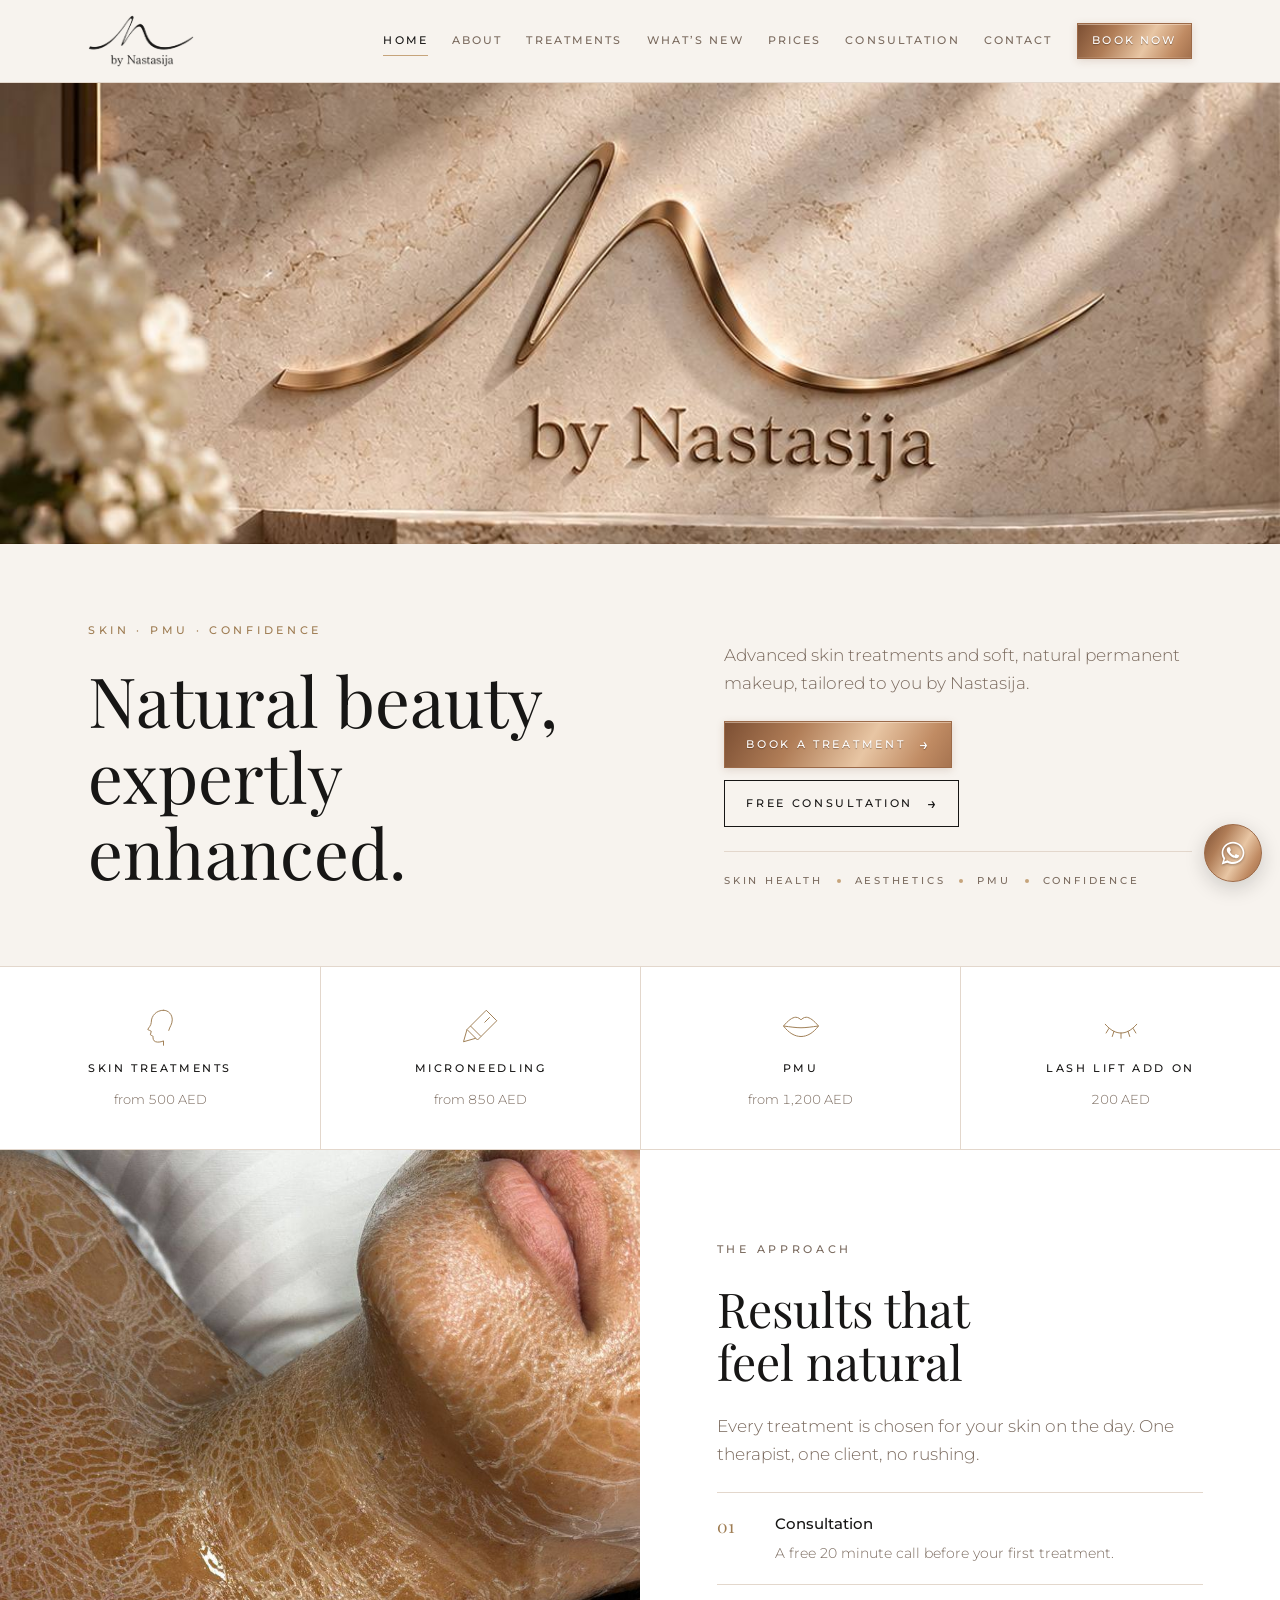
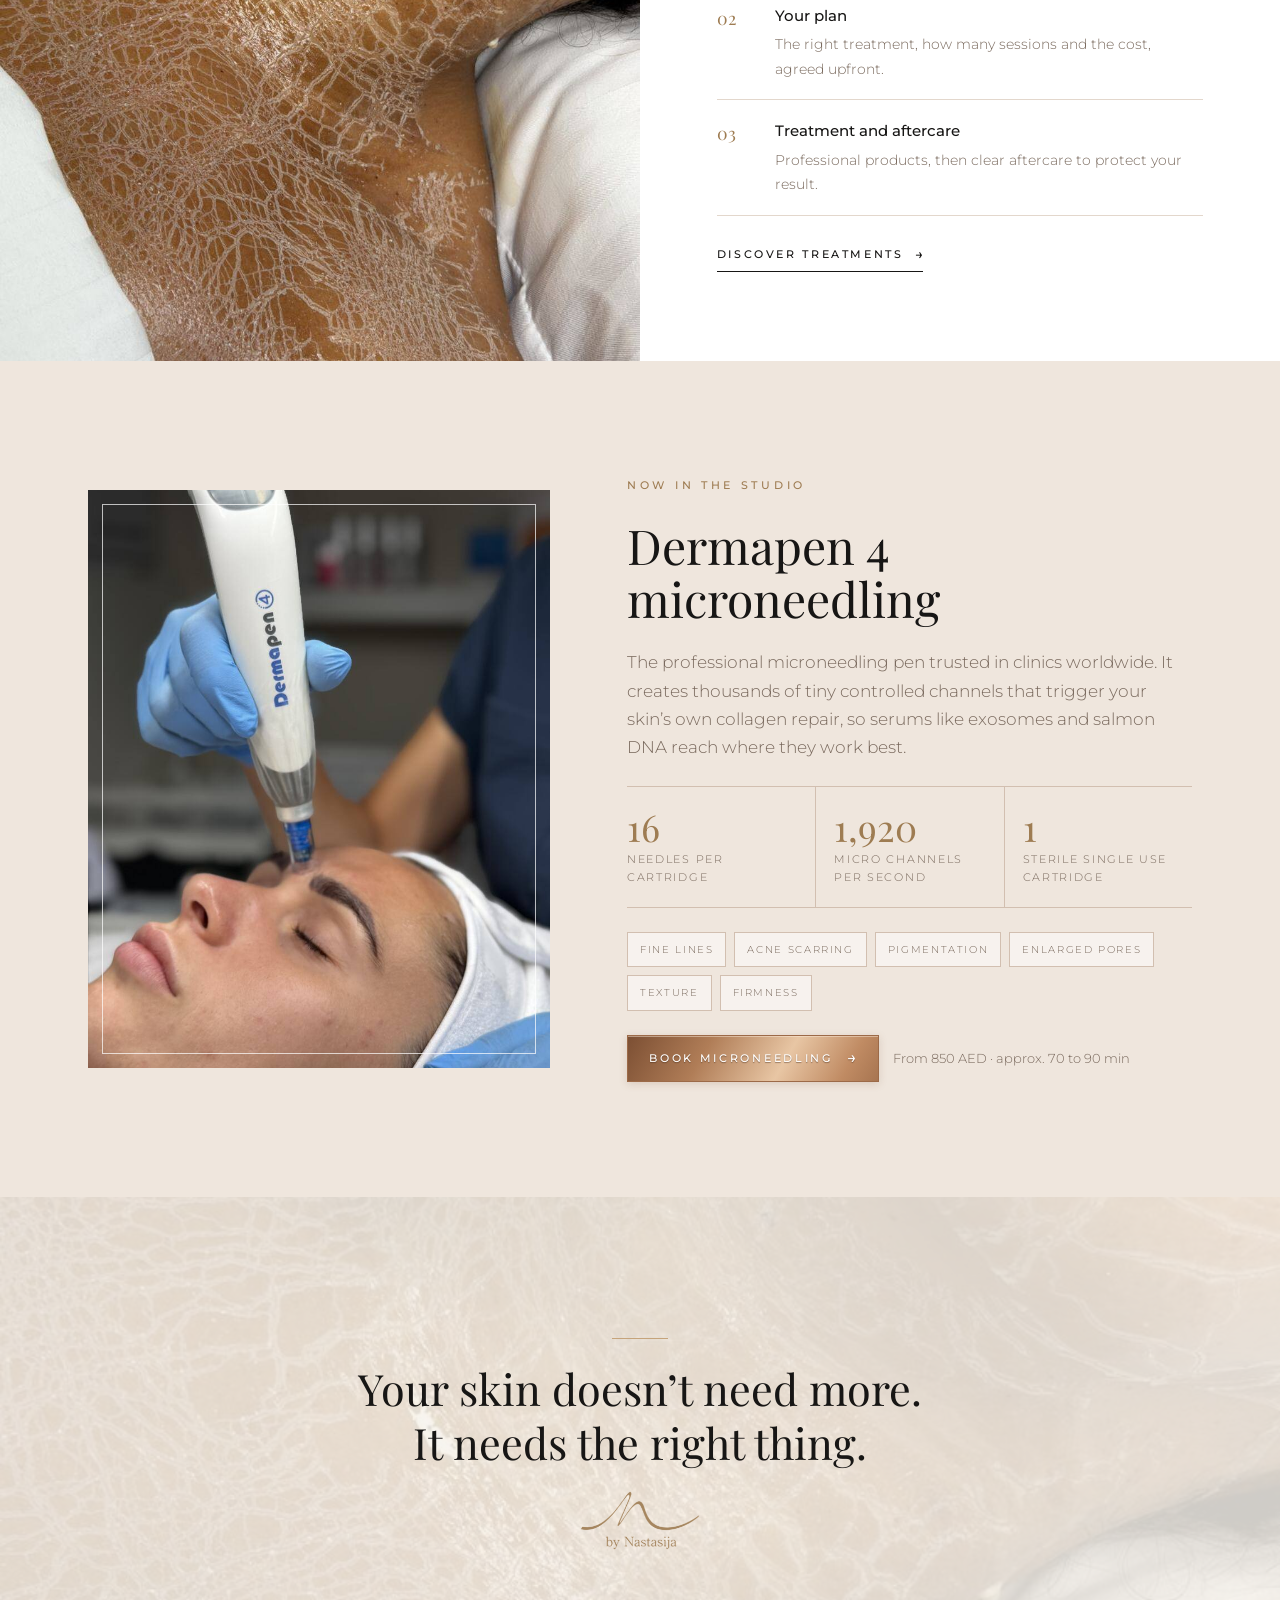
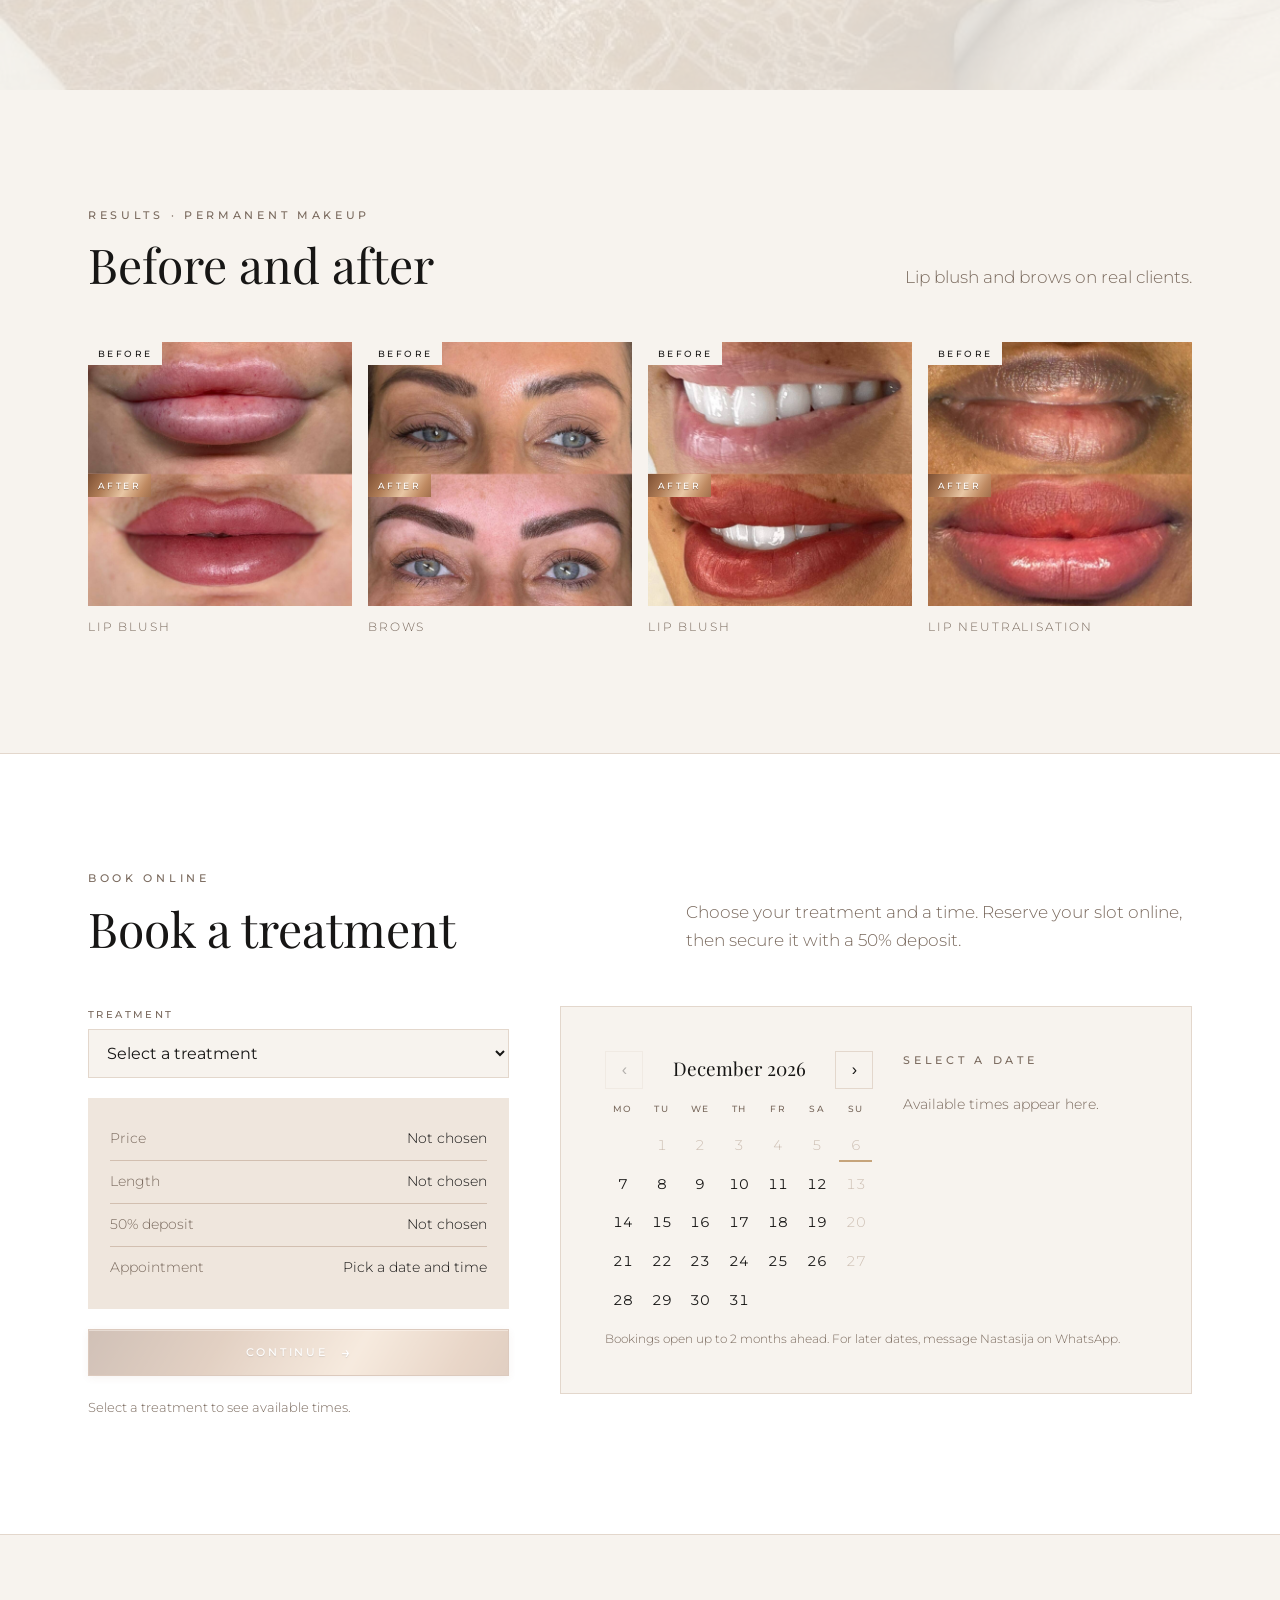
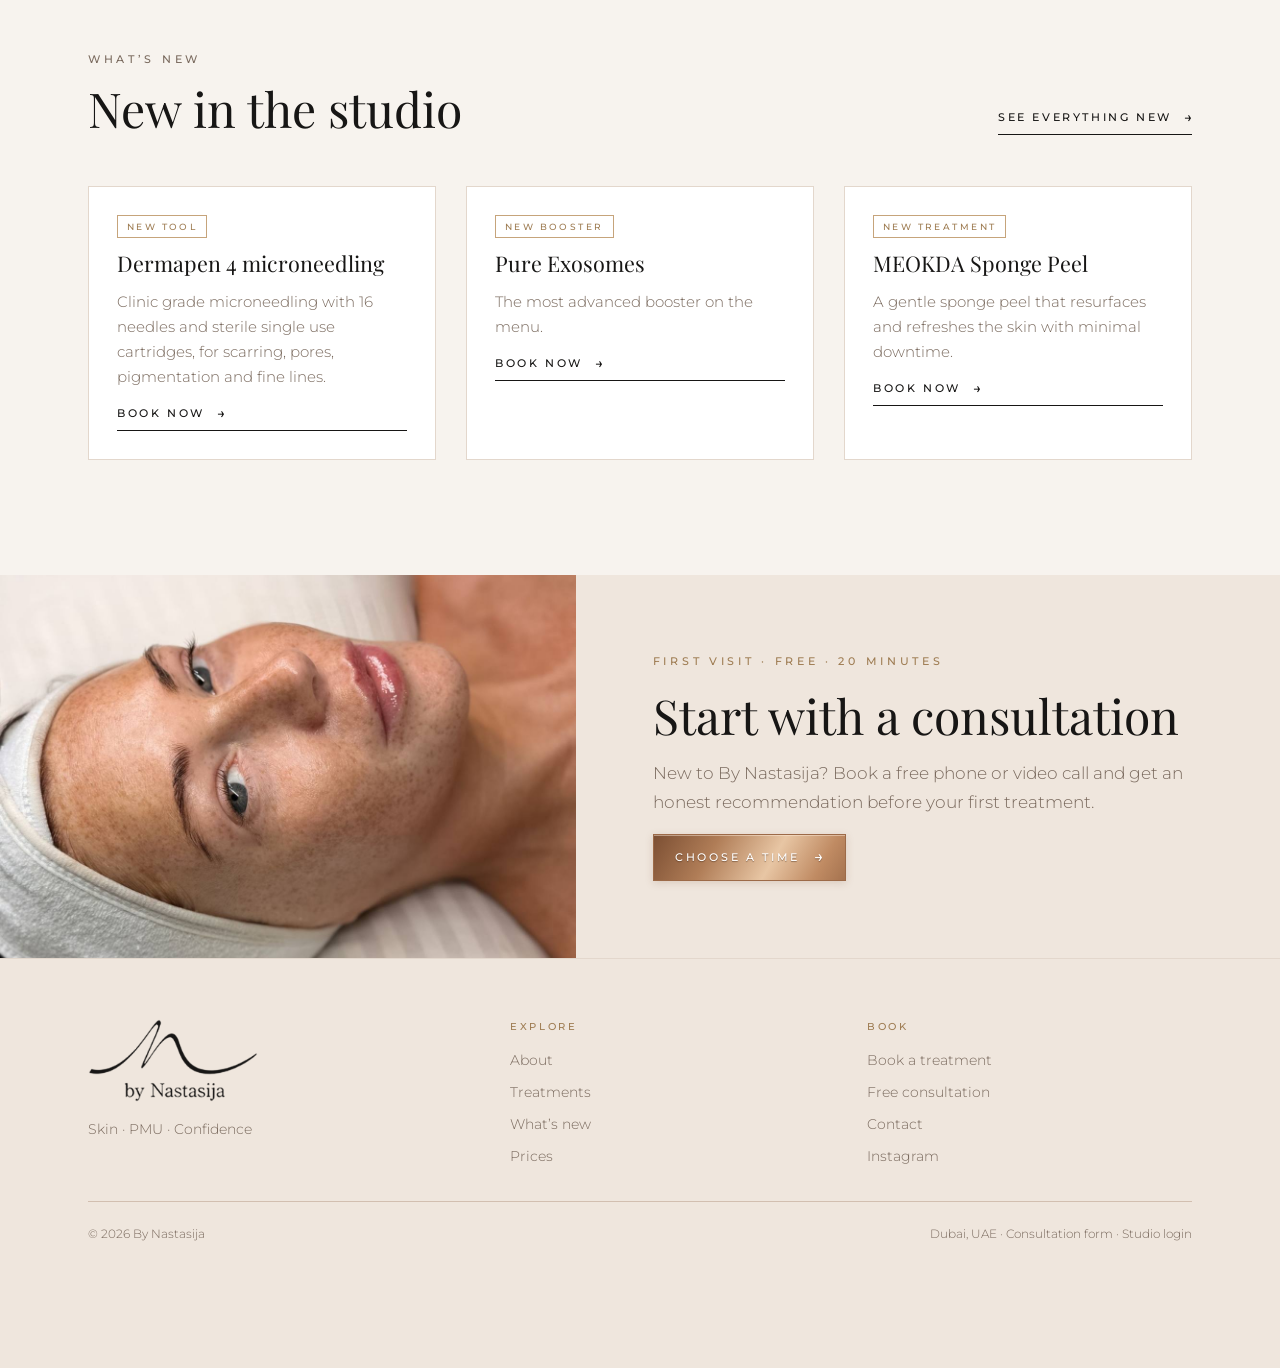
==== index.html @ 68349894 "Add files via upload" ====
<!doctype html>
<html lang="en">
<head>
<meta charset="utf-8">
<meta name="viewport" content="width=device-width, initial-scale=1, viewport-fit=cover">
<meta name="description" content="By Nastasija: skin specialist and PMU artist in Dubai. Medical-grade facials, Dermapen 4 microneedling, lip blush and brows. Book online.">
<title>By Nastasija</title>
<link rel="preconnect" href="https://fonts.googleapis.com">
<link rel="preconnect" href="https://fonts.gstatic.com" crossorigin>
<link rel="stylesheet" href="https://fonts.googleapis.com/css2?family=Playfair+Display:ital,wght@0,400;0,500;1,400&family=Montserrat:wght@300;400;500&display=swap">
<style>
/* Layout: light, airy brand pack. Porcelain ground, nude and cashmere surfaces, champagne accents, soft black only for type. No dark sections. */
:root{
  --porcelain:#F7F3EE; --white:#FFFFFF; --nude:#EFE6DD; --nude-2:#E7D8CC; --cashmere:#D2BFB0; --line:#E3D7CC;
  --taupe:#A99484; --muted:#7A6A5E; --ink:#171615; --champagne:#C6A47B; --champagne-d:#9E7C52; --err:#9A3B34;
  --serif:"Playfair Display","Didot","Bodoni 72",Georgia,serif;
  --sans:"Montserrat","Helvetica Neue",Helvetica,Arial,sans-serif;
  --max:1200px;
  --metal:linear-gradient(120deg,#7C4F33 0%,#B07D57 18%,#E8C6A4 36%,#C08B63 50%,#8E5E3E 66%,#C9976F 84%,#A3714D 100%);
  --metal-hi:linear-gradient(120deg,#8A5A3B 0%,#C08D66 18%,#F3D7BC 36%,#CF9C74 50%,#9C6A48 66%,#D8A882 84%,#B07D57 100%);
  color-scheme:light;
}
*{box-sizing:border-box}
[hidden]{display:none!important}
body{background:var(--porcelain);color:var(--ink);font-family:var(--sans);font-weight:300;font-size:15.5px;line-height:1.7;-webkit-font-smoothing:antialiased;margin:0}
a{color:inherit}
img{display:block;max-width:100%}
h1,h2,h3{font-family:var(--serif);font-weight:400;line-height:1.1;margin:0;text-wrap:balance}
h1{font-size:clamp(2.4rem,5.4vw,4.4rem)}
h2{font-size:clamp(1.9rem,3.8vw,3rem)}
h3{font-size:1.35rem}
p{margin:0}
.eyebrow{font-weight:500;font-size:.68rem;letter-spacing:.34em;text-transform:uppercase;color:var(--muted)}
.eyebrow.gold{color:var(--champagne-d)}
.lede{font-size:1.04rem;color:var(--muted);max-width:54ch}
.wrap{max-width:var(--max);margin-inline:auto;padding-inline:clamp(16px,4vw,48px)}
.pad{padding-block:clamp(64px,9vw,120px)}
.hair{width:56px;height:1px;background:var(--champagne);border:0;margin:0}

/* buttons */
.btn{display:inline-flex;align-items:center;justify-content:center;gap:14px;font:500 .7rem/1 var(--sans);letter-spacing:.24em;text-transform:uppercase;padding:1.3em 1.9em;border:1px solid #9C6A48;background:var(--metal);background-size:180% 100%;background-position:0% 50%;color:#fff;text-shadow:0 1px 1px rgba(60,35,20,.45);box-shadow:inset 0 1px 0 rgba(255,240,225,.45),0 2px 8px rgba(124,79,51,.18);text-decoration:none;cursor:pointer;border-radius:0;transition:background .25s,color .25s,border-color .25s}
.btn::after{content:"→";font-size:1rem;letter-spacing:0;line-height:1;transition:transform .25s}
.btn{transition:background-position .6s ease,box-shadow .25s,color .25s}
.btn:hover{background:var(--metal-hi);background-size:180% 100%;background-position:100% 50%;border-color:#9C6A48}
.btn:hover::after{transform:translateX(4px)}
.btn.line{background:transparent;border-color:var(--ink);color:var(--ink);text-shadow:none;box-shadow:none}
.btn.line:hover{background:var(--ink);color:var(--porcelain)}
.btn.plain::after{display:none}
.btn[disabled]{opacity:.35;pointer-events:none}
.tlink{display:inline-flex;align-items:center;gap:12px;font:500 .68rem var(--sans);letter-spacing:.24em;text-transform:uppercase;text-decoration:none;padding:0 0 8px;border:0;border-bottom:1px solid currentColor;background:none;color:var(--ink);cursor:pointer}
.tlink::after{content:"→";font-size:.9rem;letter-spacing:0}
:focus-visible{outline:2px solid var(--champagne);outline-offset:3px}

/* header */
header.top{position:sticky;top:env(safe-area-inset-top,0px);z-index:30;background:rgba(247,243,238,.96);backdrop-filter:blur(10px);border-bottom:1px solid var(--line)}
.bar{display:flex;align-items:center;justify-content:space-between;gap:24px;height:82px}
.brand{display:flex;align-items:center;text-decoration:none}
.logo-h{height:52px;width:auto}
nav.main{display:flex;gap:24px;align-items:center}
nav.main a{font-size:.66rem;font-weight:500;letter-spacing:.2em;text-transform:uppercase;text-decoration:none;color:var(--muted);padding:6px 0;border-bottom:1px solid transparent;white-space:nowrap}
nav.main a:hover,nav.main a[aria-current="page"]{color:var(--ink);border-color:var(--champagne)}
nav.main a.btn,nav.main a.btn[aria-current]{color:#fff;padding:1.1em 1.4em;border:1px solid #9C6A48}
.menu-btn{display:none;background:none;border:0;color:var(--ink);padding:8px;cursor:pointer}
@media (max-width:1080px){
  .menu-btn{display:block}
  nav.main{position:absolute;left:0;right:0;top:82px;flex-direction:column;align-items:stretch;gap:0;background:var(--porcelain);border-bottom:1px solid var(--line);padding:6px 16px 22px}
  nav.main a{padding:15px 0;border-bottom:1px solid var(--line)}
  nav.main a.btn{margin-top:16px}
  header.top:not(.open) nav.main{display:none}
}
main section.view{display:none}
main section.view.on{display:block}

/* hero */
.hero-img{height:clamp(220px,36vw,500px);overflow:hidden;background:var(--nude)}
.hero-img img{width:100%;height:100%;object-fit:cover;object-position:42% 50%}
.hero-txt{display:grid;grid-template-columns:1.1fr .9fr;gap:clamp(24px,5vw,72px);align-items:end;padding-block:clamp(40px,6vw,80px)}
.hero-txt .l{display:grid;gap:22px;min-width:0}
.hero-txt .r{display:grid;gap:24px;min-width:0}
.hero-txt .actions{display:flex;gap:12px;flex-wrap:wrap}
.words{display:flex;flex-wrap:wrap;align-items:center;gap:8px 14px;font-size:.62rem;font-weight:500;letter-spacing:.28em;text-transform:uppercase;color:var(--muted);border-top:1px solid var(--line);padding-top:20px}
.words i{width:4px;height:4px;background:var(--champagne);border-radius:50%}
@media (max-width:860px){.hero-txt{grid-template-columns:1fr}}

/* icons row */
.icons{display:grid;grid-template-columns:repeat(4,1fr);background:var(--white);border-top:1px solid var(--line);border-bottom:1px solid var(--line)}
.icons a{display:grid;gap:12px;justify-items:center;text-align:center;padding:38px 16px;text-decoration:none;border-left:1px solid var(--line);transition:background .25s}
.icons a:first-child{border-left:0}
.icons a:hover{background:var(--porcelain)}
.icons svg{width:42px;height:42px;color:var(--champagne-d)}
.icons b{font-weight:500;font-size:.68rem;letter-spacing:.24em;text-transform:uppercase}
.icons span{font-size:.8rem;color:var(--muted);font-variant-numeric:tabular-nums}
@media (max-width:760px){.icons{grid-template-columns:1fr 1fr}.icons a:nth-child(3){border-left:0}.icons a:nth-child(n+3){border-top:1px solid var(--line)}}

/* split */
.split{display:grid;grid-template-columns:1fr 1fr;min-height:540px;background:var(--porcelain)}
.split.white{background:var(--white)}
.split .img{position:relative;overflow:hidden;min-height:340px}
.split .img img{position:absolute;inset:0;width:100%;height:100%;object-fit:cover}
.split .txt{display:grid;gap:24px;align-content:center;padding:clamp(40px,7vw,96px) clamp(20px,6vw,88px);min-width:0}
.steps3{display:grid;border-top:1px solid var(--line)}
.steps3 div{display:grid;grid-template-columns:44px 1fr;gap:4px 14px;padding-block:18px;border-bottom:1px solid var(--line)}
.steps3 i{font-style:normal;font-family:var(--serif);font-size:1.1rem;color:var(--champagne-d);grid-row:span 2}
.steps3 b{font-weight:500;font-size:.94rem}
.steps3 span{color:var(--muted);font-size:.9rem}
@media (max-width:860px){.split{grid-template-columns:1fr;min-height:0}.split .img{aspect-ratio:4/3;min-height:0}}

/* dermapen */
.dp{background:var(--nude)}
.dp .grid{display:grid;grid-template-columns:.9fr 1.1fr;gap:clamp(32px,6vw,96px);align-items:center}
.dp .ph{position:relative;aspect-ratio:4/5;overflow:hidden}
.dp .ph img{width:100%;height:100%;object-fit:cover;object-position:30% 30%}
.dp .ph::after{content:"";position:absolute;inset:14px;border:1px solid rgba(255,255,255,.7);pointer-events:none}
.dp .copy{display:grid;gap:24px;min-width:0}
.specs{display:grid;grid-template-columns:repeat(3,1fr);border-top:1px solid var(--cashmere);border-bottom:1px solid var(--cashmere)}
.specs div{padding:20px 14px 20px 0;display:grid;gap:4px}
.specs div + div{padding-left:18px;border-left:1px solid var(--cashmere)}
.specs strong{font-family:var(--serif);font-weight:400;font-size:clamp(1.6rem,3vw,2.3rem);color:var(--champagne-d);font-variant-numeric:tabular-nums;line-height:1.1}
.specs span{font-size:.66rem;letter-spacing:.16em;text-transform:uppercase;color:var(--muted)}
.treats{display:flex;flex-wrap:wrap;gap:8px}
.treats span{font-size:.64rem;letter-spacing:.16em;text-transform:uppercase;border:1px solid var(--cashmere);padding:8px 12px;color:var(--muted);background:rgba(255,255,255,.5)}
@media (max-width:860px){.dp .grid{grid-template-columns:1fr}.dp .ph{aspect-ratio:4/3}}
@media (max-width:480px){.specs{grid-template-columns:1fr}.specs div + div{padding-left:0;border-left:0;border-top:1px solid var(--cashmere)}}

/* quote band (light veil over photo) */
.veil{position:relative;isolation:isolate;overflow:hidden}
.veil > img.bg{position:absolute;inset:0;width:100%;height:100%;object-fit:cover;z-index:-2}
.veil::before{content:"";position:absolute;inset:0;z-index:-1;background:rgba(247,243,238,.84)}
.quote .inner{padding-block:clamp(80px,11vw,150px);text-align:center;display:grid;gap:22px;justify-items:center}
.quote p.q{font-family:var(--serif);font-size:clamp(1.6rem,3.4vw,2.7rem);line-height:1.25;max-width:24ch;text-wrap:balance}
.quote img.mark{width:120px;opacity:.9}

.sec-head{display:flex;justify-content:space-between;align-items:end;gap:24px;flex-wrap:wrap;margin-bottom:clamp(30px,4vw,52px)}
.sec-head > div{display:grid;gap:14px;min-width:0}

/* before/after */
.ba-grid{display:grid;grid-template-columns:repeat(4,1fr);gap:16px}
.ba{margin:0;min-width:0}
.ba .frame{position:relative}
.ba img{width:100%;aspect-ratio:1/1;object-fit:cover}
.ba .tag{position:absolute;left:0;font:500 .58rem var(--sans);letter-spacing:.26em;text-transform:uppercase;background:var(--porcelain);color:var(--ink);padding:6px 10px}
.ba .t1{top:0}.ba .t2{top:50%;background:var(--metal);background-size:180% 100%;color:#fff;text-shadow:0 1px 1px rgba(60,35,20,.45)}
.ba figcaption{font-size:.72rem;color:var(--muted);margin-top:12px;letter-spacing:.16em;text-transform:uppercase}
@media (max-width:900px){.ba-grid{grid-template-columns:repeat(2,1fr)}}

/* cards */
.news-row{display:grid;grid-template-columns:repeat(3,1fr);gap:clamp(18px,3vw,30px)}
.news{display:grid;gap:14px;align-content:start;background:var(--white);border:1px solid var(--line);padding:28px;min-width:0}
.pill{justify-self:start;font:500 .58rem var(--sans);letter-spacing:.26em;text-transform:uppercase;border:1px solid var(--champagne);color:var(--champagne-d);padding:5px 9px}
.news p{color:var(--muted);font-size:.92rem}
@media (max-width:860px){.news-row{grid-template-columns:1fr}}

/* consult band */
.cband{display:grid;grid-template-columns:.9fr 1.1fr;background:var(--nude)}
.cband .img{position:relative;overflow:hidden;min-height:300px}
.cband .img img{position:absolute;inset:0;width:100%;height:100%;object-fit:cover;object-position:50% 35%}
.cband .txt{display:grid;gap:18px;align-content:center;padding:clamp(40px,6vw,80px) clamp(20px,6vw,80px)}
@media (max-width:760px){.cband{grid-template-columns:1fr}.cband .img{aspect-ratio:16/10;min-height:0}}

/* page banner (light split) */
.pbanner{display:grid;grid-template-columns:1fr 1fr;background:var(--nude);min-height:340px}
.pbanner .txt{display:grid;gap:16px;align-content:center;padding:clamp(40px,6vw,80px) clamp(20px,5vw,72px)}
.pbanner .img{position:relative;overflow:hidden;min-height:240px}
.pbanner .img img{position:absolute;inset:0;width:100%;height:100%;object-fit:cover}
@media (max-width:760px){.pbanner{grid-template-columns:1fr}.pbanner .img{order:-1;aspect-ratio:16/9;min-height:0}}

/* about */
.about{display:grid;grid-template-columns:.85fr 1.15fr;gap:clamp(32px,6vw,96px);align-items:start}
.about .portrait{position:sticky;top:110px;aspect-ratio:3/4;overflow:hidden}
.about .portrait img{width:100%;height:100%;object-fit:cover;object-position:62% 18%}
.about .copy{display:grid;gap:22px;min-width:0}
.about .copy p{max-width:62ch}
.values{display:grid;grid-template-columns:repeat(3,1fr);border-top:1px solid var(--line);margin-top:10px}
.values div{display:grid;gap:6px;padding:22px 18px 0 0}
.values div + div{padding-left:18px;border-left:1px solid var(--line)}
.values strong{font-family:var(--serif);font-weight:400;font-size:1.15rem}
.values span{font-size:.88rem;color:var(--muted)}
.chips{display:flex;flex-wrap:wrap;gap:8px}
.chip{font-size:.64rem;letter-spacing:.18em;text-transform:uppercase;border:1px solid var(--line);background:var(--white);padding:8px 12px}
@media (max-width:860px){.about{grid-template-columns:1fr}.about .portrait{position:static;aspect-ratio:4/5}.values{grid-template-columns:1fr}.values div + div{padding-left:0;border-left:0}}

/* treatments */
.cat{margin-top:clamp(48px,7vw,90px)}
.cat-head{display:grid;grid-template-columns:.9fr 1.1fr;gap:clamp(20px,4vw,48px);align-items:center;margin-bottom:8px}
.cat-head .img{aspect-ratio:16/9;overflow:hidden}
.cat-head .img img{width:100%;height:100%;object-fit:cover}
.cat-head .t{display:grid;gap:14px}
.cat-head svg{width:40px;height:40px;color:var(--champagne-d)}
.cat-head p{color:var(--muted)}
.svc-list{display:grid;grid-template-columns:1fr 1fr;gap:0 clamp(24px,5vw,64px)}
.svc{display:grid;grid-template-columns:1fr auto;gap:8px 20px;padding-block:24px;border-bottom:1px solid var(--line);align-content:start}
.svc h3{font-size:1.18rem}
.svc .meta{font-size:.66rem;letter-spacing:.18em;text-transform:uppercase;color:var(--muted)}
.svc p{grid-column:1/-1;color:var(--muted);font-size:.92rem}
.svc .price{font-family:var(--serif);font-size:1.22rem;white-space:nowrap;font-variant-numeric:tabular-nums}
.svc .go{grid-column:1/-1;justify-self:start;margin-top:4px}
@media (max-width:820px){.svc-list,.cat-head{grid-template-columns:1fr}}

/* price list */
.pricelist{max-width:820px;margin-inline:auto;background:var(--white);border:1px solid var(--line)}
.pl-top{background:var(--nude);text-align:center;display:grid;gap:12px;justify-items:center;padding:44px 24px}
.pl-top h1{font-size:clamp(1.5rem,4vw,2.2rem);letter-spacing:.3em;text-transform:uppercase}
.pl-body{padding:clamp(20px,5vw,56px)}
.pl-group + .pl-group{margin-top:34px}
.pl-group h3{font-family:var(--sans);font-weight:500;font-size:.68rem;letter-spacing:.3em;text-transform:uppercase;color:var(--champagne-d);margin-bottom:8px;padding-bottom:10px;border-bottom:1px solid var(--line)}
.pl-row{display:flex;align-items:baseline;gap:12px;padding-block:10px;font-size:.95rem}
.pl-row .n{min-width:0}
.pl-row .n small{display:block;color:var(--muted);font-size:.76rem}
.pl-row .dots{flex:1;border-bottom:1px dotted var(--cashmere);transform:translateY(-4px);min-width:16px}
.pl-row .p{font-variant-numeric:tabular-nums;white-space:nowrap;font-weight:400}
.pl-sub{padding-left:16px;font-size:.9rem}
.pl-foot{text-align:center;padding:26px;border-top:1px solid var(--line);font-family:var(--serif);letter-spacing:.24em;text-transform:uppercase;font-size:.85rem}
.note{font-size:.82rem;color:var(--muted)}

/* booking */
.book-grid{display:grid;grid-template-columns:minmax(0,1fr) 340px;gap:clamp(24px,4vw,48px);align-items:start}
.panel{background:var(--white);border:1px solid var(--line);padding:clamp(20px,3.5vw,44px);min-width:0}
.stepper{display:grid;grid-template-columns:repeat(4,1fr);gap:8px;margin:0 0 30px;padding:0}
.stepper li{list-style:none;font-size:.6rem;font-weight:500;letter-spacing:.2em;text-transform:uppercase;color:var(--taupe);border-top:2px solid var(--line);padding-top:10px;min-width:0}
.stepper li b{display:block;font-family:var(--serif);font-weight:400;font-size:1rem;letter-spacing:0;margin-bottom:2px}
.stepper li.done{color:var(--muted);border-color:var(--champagne)}
.stepper li.cur{color:var(--ink);border-color:var(--ink)}
@media (max-width:520px){.stepper li{font-size:0;letter-spacing:0}.stepper li b{font-size:1rem}}
.step{display:none}
.step.on{display:grid;gap:22px}
.step h2{font-size:1.75rem}
.opt-group{display:grid;gap:8px}
.opt-group > .eyebrow{margin-top:10px}
.opt{display:grid;grid-template-columns:auto 1fr auto;gap:14px;align-items:center;padding:14px 16px;border:1px solid var(--line);cursor:pointer;background:var(--porcelain);transition:border-color .2s}
.opt:hover{border-color:var(--taupe)}
.opt input{accent-color:var(--champagne-d);width:17px;height:17px;margin:0}
.opt:has(input:checked){border-color:var(--champagne-d);background:var(--white);box-shadow:inset 3px 0 0 var(--champagne)}
.opt .n{font-size:.94rem;min-width:0}
.opt .n small{display:block;color:var(--muted);font-size:.76rem}
.opt .p{font-variant-numeric:tabular-nums;white-space:nowrap;font-size:.92rem}
.addons{display:grid;gap:8px;padding:16px;border:1px dashed var(--cashmere)}
.nav-row{display:flex;justify-content:space-between;align-items:center;gap:12px;flex-wrap:wrap;padding-top:6px}
.who{display:flex;justify-content:space-between;align-items:center;gap:12px;flex-wrap:wrap;background:var(--nude);padding:12px 16px;font-size:.86rem;margin-bottom:22px}

/* calendar */
.cal{display:grid;grid-template-columns:minmax(0,1.1fr) minmax(0,1fr);gap:30px}
.cal-head{display:flex;justify-content:space-between;align-items:center;margin-bottom:12px}
.cal-head strong{font-family:var(--serif);font-weight:400;font-size:1.18rem}
.cal-head button{background:none;border:1px solid var(--line);color:var(--ink);width:38px;height:38px;cursor:pointer;font-size:1rem}
.cal-head button:hover:not(:disabled){border-color:var(--ink)}
.cal-head button:disabled{opacity:.3;cursor:default}
.days{display:grid;grid-template-columns:repeat(7,1fr);gap:4px;text-align:center}
.days .dow{font-size:.58rem;font-weight:500;letter-spacing:.16em;text-transform:uppercase;color:var(--muted);padding-bottom:8px}
.days button{aspect-ratio:1/1;border:1px solid transparent;background:none;color:var(--ink);font:inherit;font-size:.88rem;cursor:pointer;font-variant-numeric:tabular-nums;font-weight:400}
.days button:hover:not(:disabled){border-color:var(--champagne)}
.days button:disabled{color:#CDBFB3;cursor:default;font-weight:300}
.days button.today{box-shadow:inset 0 -2px 0 var(--champagne)}
.days button.sel{background:var(--metal);background-size:180% 100%;color:#fff;text-shadow:0 1px 1px rgba(60,35,20,.45)}
.slots{display:grid;grid-template-columns:repeat(3,1fr);gap:6px;align-content:start;max-height:340px;overflow:auto}
.slots button{border:1px solid var(--line);background:var(--porcelain);color:var(--ink);padding:11px 4px;font:inherit;font-size:.84rem;cursor:pointer;font-variant-numeric:tabular-nums}
.slots button:hover{border-color:var(--champagne-d)}
.slots button.sel{background:var(--metal);background-size:180% 100%;color:#fff;text-shadow:0 1px 1px rgba(60,35,20,.45);border-color:#9C6A48}
.slots .empty{grid-column:1/-1;color:var(--muted);font-size:.88rem;padding:12px 0}
.cal-note{font-size:.76rem;color:var(--muted);margin-top:10px}
@media (max-width:680px){.cal{grid-template-columns:1fr}.slots{grid-template-columns:repeat(4,1fr)}}
@media (max-width:420px){.slots{grid-template-columns:repeat(3,1fr)}}

/* forms */
.fields{display:grid;grid-template-columns:1fr 1fr;gap:18px}
.fields .full{grid-column:1/-1}
.field{display:grid;gap:7px;min-width:0}
.field label{font-size:.62rem;letter-spacing:.24em;text-transform:uppercase;color:var(--muted);font-weight:500}
.field input,.field select,.field textarea{font:inherit;font-weight:400;color:var(--ink);background:var(--porcelain);border:1px solid var(--line);padding:13px 14px;border-radius:0;width:100%}
.field textarea{min-height:110px;resize:vertical}
.field input:focus,.field select:focus,.field textarea:focus{outline:none;border-color:var(--champagne-d);background:var(--white)}
.err{color:var(--err);font-size:.84rem}
.check{display:flex;gap:12px;align-items:flex-start;font-size:.86rem;color:var(--muted)}
.check input{accent-color:var(--champagne-d);width:17px;height:17px;margin-top:3px;flex:none}
.hp{position:absolute;left:-9999px;width:1px;height:1px;overflow:hidden}
@media (max-width:560px){.fields{grid-template-columns:1fr}}

/* summary */
.summary{position:sticky;top:104px;display:grid;gap:12px;background:var(--nude);border:0}
.summary h3{font-size:1.25rem}
.sum-row{display:flex;justify-content:space-between;gap:12px;font-size:.88rem;padding-block:9px;border-bottom:1px solid var(--cashmere)}
.sum-row span:first-child{color:var(--muted)}
.sum-row span:last-child{text-align:right;font-variant-numeric:tabular-nums}
.sum-row.big{border-bottom:0;padding-top:14px}
.sum-row.big span:last-child{font-family:var(--serif);font-size:1.45rem;color:var(--champagne-d)}
.policy{font-size:.78rem;color:var(--muted);display:grid;gap:8px;border-top:1px solid var(--cashmere);padding-top:16px}
.policy strong{font-weight:500;color:var(--ink);letter-spacing:.18em;text-transform:uppercase;font-size:.6rem}
@media (max-width:960px){.book-grid{grid-template-columns:1fr}.summary{position:static}}

.bankbox{display:grid;gap:14px;border:1px solid var(--champagne);padding:24px;background:var(--porcelain)}
.bankbox .amt{font-family:var(--serif);font-size:2.4rem;line-height:1;font-variant-numeric:tabular-nums}
.bankbox dl{display:grid;grid-template-columns:auto 1fr;gap:6px 16px;margin:0;font-size:.9rem}
.bankbox dt{color:var(--muted);font-size:.66rem;letter-spacing:.18em;text-transform:uppercase;padding-top:3px}
.bankbox dd{margin:0;overflow-wrap:anywhere;font-variant-numeric:tabular-nums}
.done-box{display:grid;gap:18px;justify-items:start}
.done-box .ref{font-family:var(--serif);font-size:1.6rem;letter-spacing:.14em}
.done-box svg{width:48px;height:48px;color:var(--champagne-d)}
.msg{background:var(--nude);padding:18px 20px;font-size:.92rem;white-space:pre-line;border-left:2px solid var(--champagne)}

.seg{display:inline-grid;grid-auto-flow:column;border:1px solid var(--ink);justify-self:start}
.seg label{cursor:pointer;padding:13px 22px;font-size:.66rem;letter-spacing:.22em;text-transform:uppercase;font-weight:500}
.seg input{position:absolute;opacity:0;pointer-events:none}
.seg label:has(input:checked){background:var(--metal);background-size:180% 100%;color:#fff;text-shadow:0 1px 1px rgba(60,35,20,.45)}
.seg label:has(input:focus-visible){outline:2px solid var(--champagne-d);outline-offset:-4px}

/* modal */
.modal{position:fixed;inset:0;z-index:60;display:grid;place-items:center;padding:16px;background:rgba(23,22,21,.28);backdrop-filter:blur(3px)}
.modal .card{background:var(--porcelain);max-width:520px;width:100%;padding:clamp(24px,5vw,44px);display:grid;gap:18px;position:relative;max-height:calc(100vh - 32px);overflow:auto}
.modal .x{position:absolute;top:12px;right:12px;background:none;border:0;font-size:1.4rem;cursor:pointer;color:var(--muted);width:36px;height:36px}
.modal h2{font-size:1.7rem}
.modal .choices{display:grid;gap:10px}
.modal img.mk{width:110px}

/* whats new */
.wn{display:grid;grid-template-columns:1fr 1fr;min-height:400px;background:var(--white);border:1px solid var(--line)}
.wn + .wn{margin-top:clamp(20px,3vw,30px)}
.wn .img{position:relative;overflow:hidden;min-height:260px}
.wn .img img{position:absolute;inset:0;width:100%;height:100%;object-fit:cover}
.wn .txt{display:grid;gap:16px;align-content:center;padding:clamp(28px,5vw,60px);min-width:0}
.wn .txt p{color:var(--muted);max-width:52ch}
.wn:nth-child(even) .img{order:2}
.wn .price{font-family:var(--serif);font-size:1.25rem}
@media (max-width:820px){.wn{grid-template-columns:1fr}.wn .img{aspect-ratio:16/10;min-height:0}.wn:nth-child(even) .img{order:0}}

/* quick book */
.qb-wrap{background:var(--white);border-top:1px solid var(--line);border-bottom:1px solid var(--line)}
.qb{display:grid;grid-template-columns:minmax(0,.8fr) minmax(0,1.2fr);gap:clamp(24px,4vw,56px);align-items:start}
.qb-left{display:grid;gap:20px;align-content:start;min-width:0}
.qb-sum{background:var(--nude);padding:20px 22px}
.qb-sum .sum-row:last-child{border-bottom:0}
.qb-cal{background:var(--porcelain)}
@media (max-width:900px){.qb{grid-template-columns:1fr}}

/* contact */
.contact{display:grid;grid-template-columns:.9fr 1.1fr;gap:clamp(24px,5vw,72px);align-items:start}
.ci dl{display:grid;margin:0;border-top:1px solid var(--line)}
.ci dl > div{display:grid;grid-template-columns:40px 1fr;gap:4px 14px;padding-block:18px;border-bottom:1px solid var(--line)}
.ci dl svg{width:26px;height:26px;color:var(--champagne-d);grid-row:span 2}
.ci dt{font-size:.62rem;letter-spacing:.24em;text-transform:uppercase;color:var(--muted);font-weight:500}
.ci dd{margin:0;font-size:1rem;overflow-wrap:anywhere}
.copyrow{display:flex;gap:10px;align-items:center;flex-wrap:wrap}
.copybtn{background:none;border:1px solid var(--line);color:var(--muted);font:500 .58rem var(--sans);letter-spacing:.18em;text-transform:uppercase;padding:5px 9px;cursor:pointer}
@media (max-width:860px){.contact{grid-template-columns:1fr}}

footer{background:var(--nude);color:var(--muted);border-top:1px solid var(--line)}
footer{padding-bottom:calc(88px + env(safe-area-inset-bottom,0px))}
body.no-wa footer{padding-bottom:0}
.foot{display:grid;grid-template-columns:1.2fr 1fr 1fr;gap:32px;padding-block:60px 36px}
.foot h4{margin:0 0 14px;font-size:.6rem;font-weight:500;letter-spacing:.28em;text-transform:uppercase;color:var(--champagne-d)}
.foot nav{display:grid;gap:8px;font-size:.88rem}
.foot a{text-decoration:none}
.foot a:hover{color:var(--ink)}
.foot .base{grid-column:1/-1;border-top:1px solid var(--cashmere);padding-top:22px;font-size:.76rem;display:flex;justify-content:space-between;gap:16px;flex-wrap:wrap}
@media (max-width:760px){.foot{grid-template-columns:1fr}}

@media (prefers-reduced-motion:no-preference){
  section.view.on{animation:rise .6s ease both}
  @keyframes rise{from{opacity:.001;transform:translateY(10px)}to{opacity:1;transform:none}}
}

/* ===== studio dashboard ===== */
.adm{padding-block:clamp(28px,4vw,48px) 80px}
.adm-login{max-width:420px;margin:clamp(30px,8vw,90px) auto;background:var(--white);border:1px solid var(--line);padding:clamp(24px,5vw,44px);display:grid;gap:18px}
.adm-login img{width:140px}
.adm-top{display:flex;justify-content:space-between;align-items:end;gap:16px;flex-wrap:wrap;margin-bottom:24px}
.adm-top h1{font-size:clamp(1.8rem,3.6vw,2.6rem)}
.adm-actions{display:flex;gap:10px;flex-wrap:wrap;align-items:center}
.sbtn{font:500 .62rem var(--sans);letter-spacing:.18em;text-transform:uppercase;padding:10px 14px;border:1px solid var(--line);background:var(--white);color:var(--ink);cursor:pointer;text-decoration:none;display:inline-flex;align-items:center;gap:8px}
.sbtn:hover{border-color:var(--champagne-d)}
.sbtn.gold{background:var(--metal);background-size:180% 100%;color:#fff;text-shadow:0 1px 1px rgba(60,35,20,.45);border-color:#9C6A48}
.demo-flag{font:500 .6rem var(--sans);letter-spacing:.2em;text-transform:uppercase;background:var(--champagne);padding:6px 10px}
.tiles{display:grid;grid-template-columns:repeat(4,1fr);gap:12px;margin-bottom:22px}
.tile{background:var(--white);border:1px solid var(--line);padding:18px 18px 16px;display:grid;gap:4px}
.tile b{font-family:var(--serif);font-weight:400;font-size:2rem;line-height:1.1;font-variant-numeric:tabular-nums}
.tile span{font-size:.62rem;letter-spacing:.2em;text-transform:uppercase;color:var(--muted)}
.tile small{font-size:.78rem;color:var(--champagne-d)}
@media (max-width:760px){.tiles{grid-template-columns:1fr 1fr}}
.tabs{display:flex;gap:4px;border-bottom:1px solid var(--line);margin-bottom:20px;overflow-x:auto}
.tabs button{background:none;border:0;border-bottom:2px solid transparent;padding:12px 14px;font:500 .64rem var(--sans);letter-spacing:.2em;text-transform:uppercase;color:var(--muted);cursor:pointer;white-space:nowrap}
.tabs button[aria-selected="true"]{color:var(--ink);border-color:var(--champagne)}
.tabs button .ct{display:inline-block;min-width:18px;margin-left:6px;padding:1px 5px;background:var(--nude);color:var(--ink);font-size:.6rem;letter-spacing:0}
.adm-tools{display:flex;gap:10px;flex-wrap:wrap;margin-bottom:16px}
.adm-tools input,.adm-tools select{font:inherit;font-size:.86rem;border:1px solid var(--line);background:var(--white);padding:10px 12px;min-width:0}
.adm-tools input:not([type=checkbox]){flex:1 1 220px}
.day{margin-bottom:22px}
.day h3{font-family:var(--sans);font-weight:500;font-size:.66rem;letter-spacing:.24em;text-transform:uppercase;color:var(--muted);margin-bottom:8px;display:flex;justify-content:space-between;gap:10px}
.day h3.today{color:var(--champagne-d)}
.item{display:grid;grid-template-columns:96px minmax(0,1fr) auto;gap:4px 16px;align-items:center;background:var(--white);border:1px solid var(--line);border-left:3px solid var(--cashmere);padding:14px 16px;cursor:pointer;width:100%;text-align:left;font:inherit;color:inherit}
.item + .item{margin-top:6px}
.item:hover{border-color:var(--champagne-d)}
.item .t{font-variant-numeric:tabular-nums;font-size:.86rem}
.item .t small{display:block;color:var(--muted);font-size:.74rem}
.item .w{min-width:0}
.item .w b{font-weight:500;display:block;font-size:.92rem}
.item .w span{color:var(--muted);font-size:.82rem;display:block;overflow:hidden;text-overflow:ellipsis;white-space:nowrap}
.item.s-reserved{border-left-color:#D9B45A}.item.s-paid{border-left-color:#7FA37A}.item.s-done{border-left-color:#B8AFA6}
.item.s-cancel{border-left-color:#C98A84;opacity:.65}.item.s-noshow{border-left-color:#B5524A}.item.s-consult{border-left-color:#8FA9C2}.item.s-block{border-left-color:#B8AFA6;background:var(--nude)}
@media (max-width:560px){.item{grid-template-columns:70px minmax(0,1fr)}.item .pill2{grid-column:2}.item [data-unblock]{grid-column:2;justify-self:start!important}}
.pill2{font:500 .56rem var(--sans);letter-spacing:.16em;text-transform:uppercase;padding:5px 8px;white-space:nowrap;background:var(--nude);justify-self:start}
.pill2.s-reserved{background:#F4E6C4}.pill2.s-paid{background:#DCE8D8}.pill2.s-done{background:#ECE7E2}.pill2.s-cancel{background:#F2DEDB}.pill2.s-noshow{background:#EFCFCB}.pill2.s-consult{background:#DDE6EF}
.empty-s{background:var(--white);border:1px dashed var(--cashmere);padding:24px;color:var(--muted);font-size:.9rem;text-align:center}
.drawer{position:fixed;inset:0;z-index:70;display:flex;justify-content:flex-end;background:rgba(23,22,21,.25)}
.drawer .pane{background:var(--porcelain);width:min(520px,100%);height:100%;overflow:auto;padding:clamp(20px,4vw,36px);display:grid;gap:18px;align-content:start}
.drawer .x{justify-self:end;background:none;border:0;font-size:1.5rem;cursor:pointer;color:var(--muted)}
.drawer h2{font-size:1.6rem}
.kv{display:grid;grid-template-columns:auto 1fr;gap:8px 16px;margin:0;font-size:.9rem;background:var(--white);border:1px solid var(--line);padding:16px}
.kv dt{color:var(--muted);font-size:.62rem;letter-spacing:.18em;text-transform:uppercase;padding-top:3px}
.kv dd{margin:0;overflow-wrap:anywhere;white-space:pre-line}
.fm-attn{background:#F6E3DF;border-left:3px solid var(--err);padding:12px 16px;font-size:.88rem;display:grid;gap:4px}
.fm-attn b{color:var(--err);font-weight:500;font-size:.62rem;letter-spacing:.2em;text-transform:uppercase}
.fm-ok{background:var(--nude);padding:12px 16px;font-size:.88rem}
.fm-view h3{font-size:1.15rem;margin:18px 0 0;padding-bottom:6px;border-bottom:1px solid var(--line)}
.fm-view h4{font:500 .6rem var(--sans);letter-spacing:.22em;text-transform:uppercase;color:var(--champagne-d);margin:12px 0 0}
.fm-view .qa{display:grid;gap:2px;font-size:.88rem}
.fm-view .qa span{color:var(--muted);font-size:.8rem}
.fm-view .qa p{margin:0;white-space:pre-line;overflow-wrap:anywhere}
.fm-view .sigimg{background:#fff;border:1px solid var(--line);max-width:300px;width:100%}
.fm-flag{color:var(--err)}
.hist{display:grid;gap:6px}
.hist div,.hist button{display:grid;grid-template-columns:96px 1fr auto;gap:10px;align-items:center;font:inherit;font-size:.84rem;color:inherit;text-align:left;width:100%;background:var(--white);border:1px solid var(--line);padding:10px 12px}
.hist button{cursor:pointer}.hist button:hover{border-color:var(--champagne-d)}
.hnote{display:block;color:var(--muted);font-size:.76rem;margin-top:3px;white-space:pre-line;overflow:hidden;display:-webkit-box;-webkit-line-clamp:2;-webkit-box-orient:vertical}.hnote.add{color:var(--champagne-d)}
.row-btns{display:flex;gap:8px;flex-wrap:wrap}
.adm-msg{font-size:.86rem;min-height:1.2em}
.cl-row{display:grid;grid-template-columns:minmax(0,1.2fr) minmax(0,1fr) auto auto;gap:12px;align-items:center;background:var(--white);border:1px solid var(--line);padding:12px 16px;cursor:pointer;width:100%;text-align:left;font:inherit;color:inherit}
.cl-row + .cl-row{margin-top:6px}
.cl-row:hover{border-color:var(--champagne-d)}
.cl-row b{font-weight:500}
.cl-row span{font-size:.82rem;color:var(--muted);font-variant-numeric:tabular-nums}
@media (max-width:620px){.cl-row{grid-template-columns:1fr auto}.cl-row .hide-s{display:none}}
.msg-card{background:var(--white);border:1px solid var(--line);padding:16px;display:grid;gap:6px}
.msg-card + .msg-card{margin-top:8px}
.msg-card p{white-space:pre-line;font-size:.9rem}
.msg-card small{color:var(--muted);font-size:.76rem}
.adm-form{background:var(--white);border:1px solid var(--line);padding:20px;display:grid;gap:14px;max-width:640px}

/* floating WhatsApp */
.wa-float{position:fixed;right:max(18px,env(safe-area-inset-right,0px));bottom:calc(18px + env(safe-area-inset-bottom,0px));z-index:50;display:flex;align-items:center;gap:10px;text-decoration:none;color:var(--ink)}
.wa-float .bubble{width:58px;height:58px;border-radius:50%;background:var(--metal);background-size:160% 160%;border:1px solid #9C6A48;display:grid;place-items:center;box-shadow:0 6px 20px rgba(23,22,21,.18);transition:transform .25s,background .25s}
.wa-float .bubble svg{width:28px;height:28px;color:#fff;filter:drop-shadow(0 1px 1px rgba(60,35,20,.45))}
.wa-float:hover .bubble{transform:scale(1.06);background:var(--metal-hi);background-size:160% 160%}
.wa-float .lbl{font:500 .62rem var(--sans);letter-spacing:.2em;text-transform:uppercase;background:var(--white);border:1px solid var(--line);padding:9px 12px;box-shadow:0 4px 14px rgba(23,22,21,.08);opacity:0;transform:translateX(6px);transition:opacity .25s,transform .25s;pointer-events:none;white-space:nowrap}
.wa-float:hover .lbl,.wa-float:focus-visible .lbl{opacity:1;transform:none}
@media (max-width:600px){.wa-float .bubble{width:52px;height:52px}.wa-float .lbl{display:none}}
body.no-wa .wa-float{display:none}


/* yearly calendar (dashboard) */
.yr-head{display:flex;align-items:center;justify-content:space-between;gap:12px;flex-wrap:wrap;margin-bottom:16px}
.yr-nav{display:flex;align-items:center;gap:10px}
.yr-nav button{background:var(--white);border:1px solid var(--line);width:38px;height:38px;cursor:pointer;font-size:1rem;color:var(--ink)}
.yr-nav strong{font-family:var(--serif);font-weight:400;font-size:1.5rem;min-width:70px;text-align:center}
.yr-legend{display:flex;flex-wrap:wrap;gap:6px 14px;font-size:.72rem;color:var(--muted)}
.yr-legend i{display:inline-block;width:12px;height:12px;border:1px solid var(--line);vertical-align:-2px;margin-right:5px}
.yr-grid{display:grid;grid-template-columns:repeat(auto-fill,minmax(230px,1fr));gap:14px}
.yr-m{scroll-margin-top:100px;background:var(--white);border:1px solid var(--line);padding:12px}
.yr-m h4{font:500 .62rem var(--sans);letter-spacing:.22em;text-transform:uppercase;margin:0 0 8px;color:var(--champagne-d)}
.yr-d{display:grid;grid-template-columns:repeat(7,1fr);gap:3px}
.yr-d span.w{font-size:.55rem;text-align:center;color:var(--taupe);letter-spacing:.06em}
.yr-d button{position:relative;aspect-ratio:1;border:1px solid transparent;background:var(--white);font:400 .72rem var(--sans);color:var(--ink);cursor:pointer;padding:0;min-width:0}
.yr-d button.free{background:#F3F8F1;border-color:#DCE9D6}
.yr-d button.part{background:#F6E9D8;border-color:#E9D2B4}
.yr-d button.full{background:#EBC9B9;border-color:#DDB09B}
.yr-d button.blocked{background:repeating-linear-gradient(135deg,#EFE6DD 0 4px,#E3D7CC 4px 8px)}
.yr-d button.closed,.yr-d button.past{background:var(--porcelain);color:var(--cashmere)}
.yr-d button.today{outline:2px solid var(--champagne-d);outline-offset:-1px;font-weight:600}
.yr-d button.has::after{content:"";position:absolute;left:50%;bottom:2px;width:4px;height:4px;margin-left:-2px;border-radius:50%;background:var(--champagne-d)}
.yr-d button:hover{border-color:var(--champagne-d)}
.yr-free{display:flex;flex-wrap:wrap;gap:6px}
.yr-free span{background:#F3F8F1;border:1px solid #DCE9D6;padding:6px 10px;font-size:.82rem}
/* consultation form */
#fmSteps{grid-template-columns:repeat(6,1fr)}
#fmTop,#csForm{scroll-margin-top:96px}
.fm-group{border:1px solid var(--line);padding:clamp(16px,2.6vw,26px);margin:0;display:grid;gap:20px;min-width:0;background:var(--white)}
.fm-group legend{font:500 .64rem var(--sans);letter-spacing:.26em;text-transform:uppercase;color:var(--champagne-d);padding:0 10px}
.flabel{font-size:.62rem;letter-spacing:.24em;text-transform:uppercase;color:var(--muted);font-weight:500;line-height:1.6}
.req{font-size:.56rem;letter-spacing:.18em;color:var(--champagne-d);margin-left:4px}
.field label .req{color:var(--champagne-d)}
.chips2{display:flex;flex-wrap:wrap;gap:8px}
.chip2{position:relative;cursor:pointer}
.chip2 input{position:absolute;opacity:0;pointer-events:none}
.chip2 span{display:inline-block;font-size:.8rem;font-weight:400;border:1px solid var(--line);background:var(--porcelain);padding:9px 14px;border-radius:999px;transition:border-color .2s,background .2s;line-height:1.3}
.chip2:hover span{border-color:var(--champagne)}
.chip2 input:checked + span{background:var(--metal);background-size:180% 100%;border-color:transparent;color:#fff;text-shadow:0 1px 1px rgba(60,35,20,.45)}
.chip2 input:focus-visible + span{outline:2px solid var(--champagne-d);outline-offset:2px}
.fm-info{margin:0;padding:16px 18px 16px 34px;background:var(--porcelain);border-left:2px solid var(--champagne);display:grid;gap:8px;font-size:.88rem;color:var(--muted)}
.sigpad{display:block;width:100%;max-width:600px;aspect-ratio:600/170;height:auto;background:#fff;border:1px solid var(--cashmere);touch-action:none;cursor:crosshair}
.fm-intro{display:grid;gap:10px;margin-bottom:26px}
</style>
</head>
<body>
<svg width="0" height="0" style="position:absolute" aria-hidden="true">
  <symbol id="i-face" viewBox="0 0 48 48"><path d="M28 6c-8 0-14 6-14 14 0 3-3 6-4 8 1 1 3 1 4 2l-1 4c1 1 3 1 3 2 0 2 0 5 3 6 3 1 7 0 9-1v5M28 6c6 0 10 5 10 11 0 5-3 8-4 12" fill="none" stroke="currentColor" stroke-width="1.1" stroke-linecap="round" stroke-linejoin="round"/></symbol>
  <symbol id="i-lips" viewBox="0 0 48 48"><path d="M4 24c5-6 10-10 14-10 3 0 5 2 6 3 1-1 3-3 6-3 4 0 9 4 14 10-6 8-13 12-20 12S10 32 4 24zM4 24c8 1 14 2 20 2s12-1 20-2" fill="none" stroke="currentColor" stroke-width="1.1" stroke-linejoin="round"/></symbol>
  <symbol id="i-lash" viewBox="0 0 48 48"><path d="M6 22c6 7 12 10 18 10s12-3 18-10M10 27l-3 5M16 30l-2 6M24 32v6M32 30l2 6M38 27l3 5" fill="none" stroke="currentColor" stroke-width="1.1" stroke-linecap="round"/></symbol>
  <symbol id="i-brow" viewBox="0 0 48 48"><path d="M6 22c8-8 22-10 36-4M10 30c6-3 12-4 18-3" fill="none" stroke="currentColor" stroke-width="1.1" stroke-linecap="round"/></symbol>
  <symbol id="i-pen" viewBox="0 0 48 48"><path d="M30 6l12 12-18 18-12-12zM12 24l-4 4 12 12 4-4M8 28l-4 14 14-4M34 14l-6 6" fill="none" stroke="currentColor" stroke-width="1.1" stroke-linejoin="round"/></symbol>
  <symbol id="i-pin" viewBox="0 0 48 48"><g fill="none" stroke="currentColor" stroke-width="1.1"><path d="M24 43s13-13 13-23a13 13 0 0 0-26 0c0 10 13 23 13 23z"/><circle cx="24" cy="20" r="4.5"/></g></symbol>
  <symbol id="i-chat" viewBox="0 0 48 48"><path d="M8 10h32v22H20l-8 7v-7H8z" fill="none" stroke="currentColor" stroke-width="1.1" stroke-linejoin="round"/></symbol>
  <symbol id="i-mail" viewBox="0 0 48 48"><g fill="none" stroke="currentColor" stroke-width="1.1"><rect x="6" y="11" width="36" height="26"/><path d="M6 12l18 14 18-14"/></g></symbol>
  <symbol id="i-cam" viewBox="0 0 48 48"><g fill="none" stroke="currentColor" stroke-width="1.1"><rect x="8" y="8" width="32" height="32" rx="9"/><circle cx="24" cy="24" r="7.5"/><circle cx="33.5" cy="14.5" r="1"/></g></symbol>
  <symbol id="i-clock" viewBox="0 0 48 48"><g fill="none" stroke="currentColor" stroke-width="1.1"><circle cx="24" cy="24" r="17"/><path d="M24 13v11l7 5"/></g></symbol>
  <symbol id="tick" viewBox="0 0 48 48"><g fill="none" stroke="currentColor" stroke-width="1.1"><circle cx="24" cy="24" r="22"/><path d="M14 25l7 7 13-15"/></g></symbol>
</svg>

<header class="top" id="top">
  <div class="wrap bar">
    <a class="brand" href="#home" aria-label="By Nastasija home"><img class="logo-h" src="[data-uri]" alt="by Nastasija"></a>
    <button class="menu-btn" id="menuBtn" aria-label="Open menu" aria-expanded="false">
      <svg width="26" height="26" viewBox="0 0 26 26" fill="none" stroke="currentColor" stroke-width="1.2"><path d="M3 9h20M3 17h20"/></svg>
    </button>
    <nav class="main" id="nav">
      <a href="#home">Home</a>
      <a href="#about">About</a>
      <a href="#treatments">Treatments</a>
      <a href="#new">What’s new</a>
      <a href="#prices">Prices</a>
      <a href="#consult">Consultation</a>
      <a href="#contact">Contact</a>
      <a class="btn plain" href="#book">Book now</a>
    </nav>
  </div>
</header>

<main>

<!-- HOME -->
<section class="view" data-view="home">
  <div class="hero-img"><img src="[data-uri]" alt="by Nastasija logo in brushed gold on a marble studio wall"></div>
  <div class="wrap hero-txt">
    <div class="l">
      <p class="eyebrow gold">Skin · PMU · Confidence</p>
      <h1>Natural beauty, expertly enhanced.</h1>
    </div>
    <div class="r">
      <p class="lede">Advanced skin treatments and soft, natural permanent makeup, tailored to you by Nastasija.</p>
      <div class="actions">
        <a class="btn" href="#book">Book a treatment</a>
        <a class="btn line" href="#consult">Free consultation</a>
      </div>
      <p class="words">Skin health <i></i> Aesthetics <i></i> PMU <i></i> Confidence</p>
    </div>
  </div>

  <div class="icons">
    <a href="#treatments" data-jump="cat-skin"><svg><use href="#i-face"/></svg><b>Skin treatments</b><span>from 500 AED</span></a>
    <a href="#treatments" data-jump="cat-needling"><svg><use href="#i-pen"/></svg><b>Microneedling</b><span>from 850 AED</span></a>
    <a href="#treatments" data-jump="cat-pmu"><svg><use href="#i-lips"/></svg><b>PMU</b><span>from 1,200 AED</span></a>
    <a href="#treatments" data-jump="cat-addons"><svg><use href="#i-lash"/></svg><b>Lash lift add on</b><span>200 AED</span></a>
  </div>

  <div class="split white">
    <div class="img"><img src="[data-uri]" alt="Glass skin peel on the neck and chest" style="object-position:60% 30%"></div>
    <div class="txt">
      <p class="eyebrow">The approach</p>
      <h2>Results that feel natural</h2>
      <p class="lede">Every treatment is chosen for your skin on the day. One therapist, one client, no rushing.</p>
      <div class="steps3">
        <div><i>01</i><b>Consultation</b><span>A free 20 minute call before your first treatment.</span></div>
        <div><i>02</i><b>Your plan</b><span>The right treatment, how many sessions and the cost, agreed upfront.</span></div>
        <div><i>03</i><b>Treatment and aftercare</b><span>Professional products, then clear aftercare to protect your result.</span></div>
      </div>
      <div><a class="tlink" href="#treatments">Discover treatments</a></div>
    </div>
  </div>

  <div class="dp" id="dermapen">
    <div class="wrap pad grid">
      <div class="ph"><img src="[data-uri]" alt="Dermapen 4 microneedling treatment on the forehead"></div>
      <div class="copy">
        <p class="eyebrow gold">Now in the studio</p>
        <h2>Dermapen 4 microneedling</h2>
        <p class="lede">The professional microneedling pen trusted in clinics worldwide. It creates thousands of tiny controlled channels that trigger your skin’s own collagen repair, so serums like exosomes and salmon DNA reach where they work best.</p>
        <div class="specs">
          <div><strong>16</strong><span>Needles per cartridge</span></div>
          <div><strong>1,920</strong><span>Micro channels per second</span></div>
          <div><strong>1</strong><span>Sterile single use cartridge</span></div>
        </div>
        <div class="treats"><span>Fine lines</span><span>Acne scarring</span><span>Pigmentation</span><span>Enlarged pores</span><span>Texture</span><span>Firmness</span></div>
        <div style="display:flex;gap:14px;flex-wrap:wrap;align-items:center">
          <button type="button" class="btn" data-book="mn-salmon">Book microneedling</button>
          <span class="note">From 850 AED · approx. 70 to 90 min</span>
        </div>
      </div>
    </div>
  </div>

  <div class="veil quote">
    <img class="bg" src="[data-uri]" alt="">
    <div class="wrap inner">
      <hr class="hair">
      <p class="q">Your skin doesn’t need more. It needs the right thing.</p>
      <img class="mark" src="[data-uri]" alt="by Nastasija">
    </div>
  </div>

  <div class="wrap pad">
    <div class="sec-head">
      <div><p class="eyebrow">Results · permanent makeup</p><h2>Before and after</h2></div>
      <p class="lede" style="max-width:40ch">Lip blush and brows on real clients.</p>
    </div>
    <div class="ba-grid" id="baGrid"></div>
  </div>

  <div class="qb-wrap" id="quickbook">
    <div class="wrap pad">
      <div class="sec-head">
        <div><p class="eyebrow">Book online</p><h2>Book a treatment</h2></div>
        <p class="lede" style="max-width:46ch">Choose your treatment and a time. Reserve your slot online, then secure it with a 50% deposit.</p>
      </div>
      <div class="qb">
        <div class="qb-left">
          <div class="field"><label for="qb-svc">Treatment</label><select id="qb-svc"><option value="">Select a treatment</option></select></div>
          <div class="qb-sum">
            <div class="sum-row"><span>Price</span><span id="qbPrice">Not chosen</span></div>
            <div class="sum-row"><span>Length</span><span id="qbLen">Not chosen</span></div>
            <div class="sum-row"><span>50% deposit</span><span id="qbDep">Not chosen</span></div>
            <div class="sum-row"><span>Appointment</span><span id="qbWhen">Pick a date and time</span></div>
          </div>
          <button type="button" class="btn" id="qbGo" disabled>Continue</button>
          <p class="note" id="qbHint">Select a treatment to see available times.</p>
        </div>
        <div class="qb-cal panel"><div id="qbCal"></div></div>
      </div>
    </div>
  </div>

  <div class="wrap pad">
    <div class="sec-head">
      <div><p class="eyebrow">What’s new</p><h2>New in the studio</h2></div>
      <a class="tlink" href="#new">See everything new</a>
    </div>
    <div class="news-row" id="newsPreview"></div>
  </div>

  <div class="cband">
    <div class="img"><img src="[data-uri]" alt="Glowing freckled skin after a facial" style="object-position:45% 50%"></div>
    <div class="txt">
      <p class="eyebrow gold">First visit · free · 20 minutes</p>
      <h2>Start with a consultation</h2>
      <p class="lede">New to By Nastasija? Book a free phone or video call and get an honest recommendation before your first treatment.</p>
      <div><a class="btn" href="#consult">Choose a time</a></div>
    </div>
  </div>
</section>

<!-- ABOUT -->
<section class="view" data-view="about">
  <div class="wrap pad about">
    <div class="portrait"><img src="[data-uri]" alt="Nastasija in her treatment room"></div>
    <div class="copy">
      <p class="eyebrow">About</p>
      <h1>Hi, I’m Nastasija</h1>
      <p class="lede">My studio is small on purpose: one client at a time, no rushing, and a plan built for your skin rather than a menu.</p>
      <p>Most people come to me for one of two things. Some want their skin to behave: less pigmentation, fewer breakouts, smoother texture, that glow from within. Others want to stop filling in their brows and lips every morning. Often it’s both.</p>
      <p>For skin, I work with professional ranges including PHformula and Circadia, and I use Dermapen 4 for microneedling, paired with Hyla Active, salmon and peptides, pure exosomes, stem cells or BioRePeel depending on what your skin needs.</p>
      <p>For permanent makeup, I design lip blush and brows around your face, colouring and lifestyle. The aim is always soft and natural: people notice you look well, not that you’ve had something done.</p>
      <div class="values">
        <div><strong>One to one</strong><span>You see me from consultation to aftercare.</span></div>
        <div><strong>Skin first</strong><span>Treatments chosen for your skin, never upsold.</span></div>
        <div><strong>Natural finish</strong><span>Soft colour and shape that heals true.</span></div>
      </div>
      <div style="display:grid;gap:12px">
        <p class="eyebrow">Brands and tools</p>
        <div class="chips"><span class="chip">PHformula</span><span class="chip">Circadia</span><span class="chip">Dermapen 4</span><span class="chip">BioRePeel</span><span class="chip">MEOKDA</span><span class="chip">Cocoa+ Oxygen</span></div>
      </div>
      <div style="display:flex;gap:12px;flex-wrap:wrap;margin-top:6px">
        <a class="btn" href="#book">Book a treatment</a>
        <a class="btn line" href="#consult">Free consultation</a>
      </div>
    </div>
  </div>
</section>

<!-- TREATMENTS -->
<section class="view" data-view="treatments">
  <div class="pbanner">
    <div class="txt"><p class="eyebrow gold">Treatments</p><h1>Discover the transformation</h1><p class="lede">All prices in AED. New to By Nastasija? Start with a free consultation.</p></div>
    <div class="img"><img src="[data-uri]" alt="" style="object-position:50% 55%"></div>
  </div>
  <div class="wrap" id="svcRoot" style="padding-bottom:clamp(64px,8vw,110px)"></div>
</section>

<!-- WHAT'S NEW -->
<section class="view" data-view="new">
  <div class="pbanner">
    <div class="txt"><p class="eyebrow gold">What’s new</p><h1>New in the studio</h1><p class="lede">The latest treatments, tools and ways to book.</p></div>
    <div class="img"><img src="[data-uri]" alt="" style="object-position:50% 30%"></div>
  </div>
  <div class="wrap pad" id="newRoot"></div>
</section>

<!-- PRICES -->
<section class="view" data-view="prices">
  <div class="wrap pad">
    <div class="pricelist">
      <div class="pl-top">
        <img src="[data-uri]" alt="by Nastasija" style="width:min(200px,55vw)">
        <h1 style="margin-top:10px">Price list</h1>
        <p class="eyebrow">Invest in the skin you’re in</p>
      </div>
      <div class="pl-body" id="plRoot"></div>
      <p class="pl-foot">Natural beauty, expertly enhanced</p>
    </div>
    <div style="text-align:center;margin-top:28px;display:grid;gap:16px;justify-items:center">
      <p class="note">A 50% deposit secures every booking. The rest is paid on the day.</p>
      <a class="btn" href="#book">Book a treatment</a>
    </div>
  </div>
</section>

<!-- BOOK -->
<section class="view" data-view="book">
  <div class="pbanner">
    <div class="txt"><p class="eyebrow gold">Book online</p><h1>Book a treatment</h1><p class="lede">Choose your treatment and time to reserve your slot. A 50% deposit by bank transfer confirms it.</p></div>
    <div class="img"><img src="[data-uri]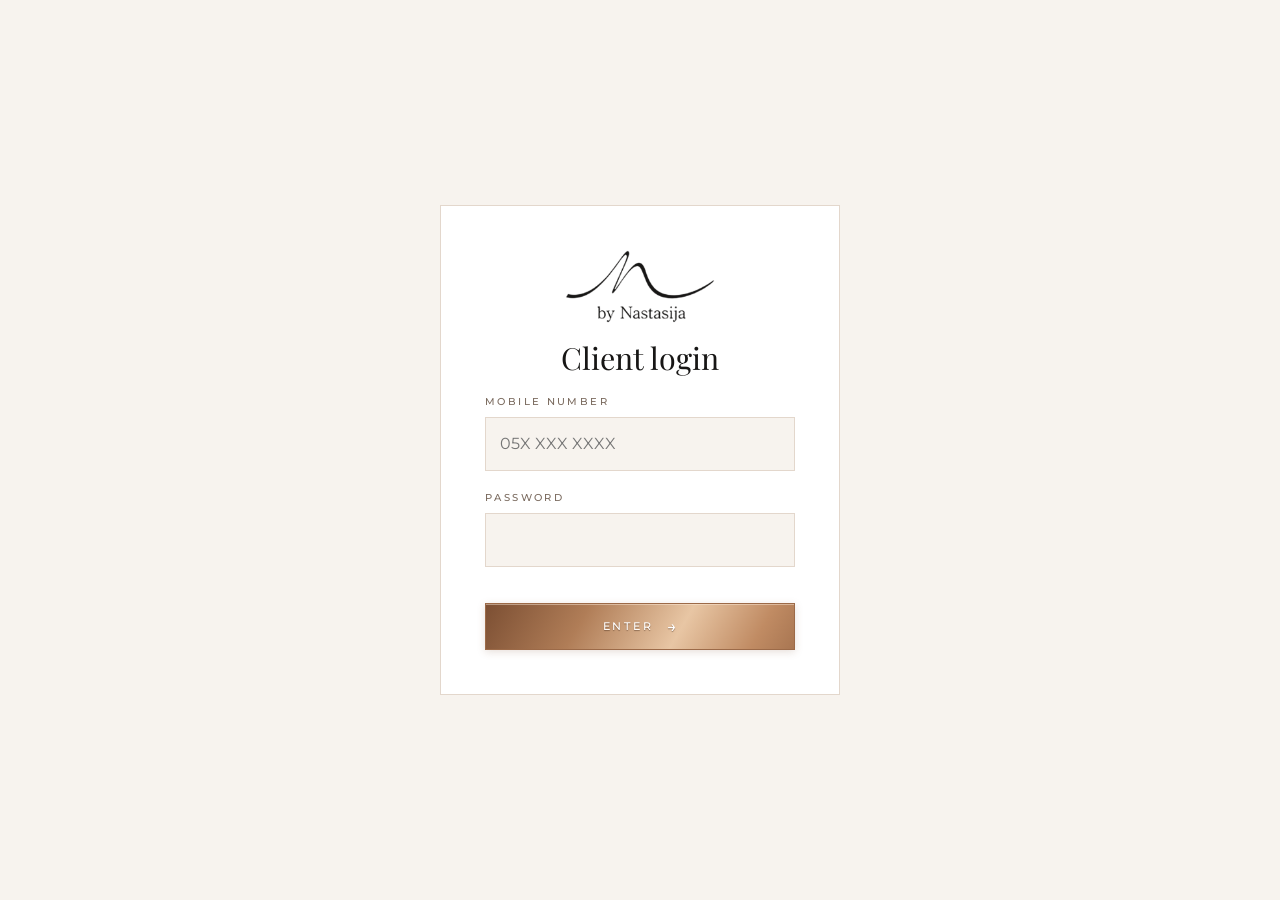
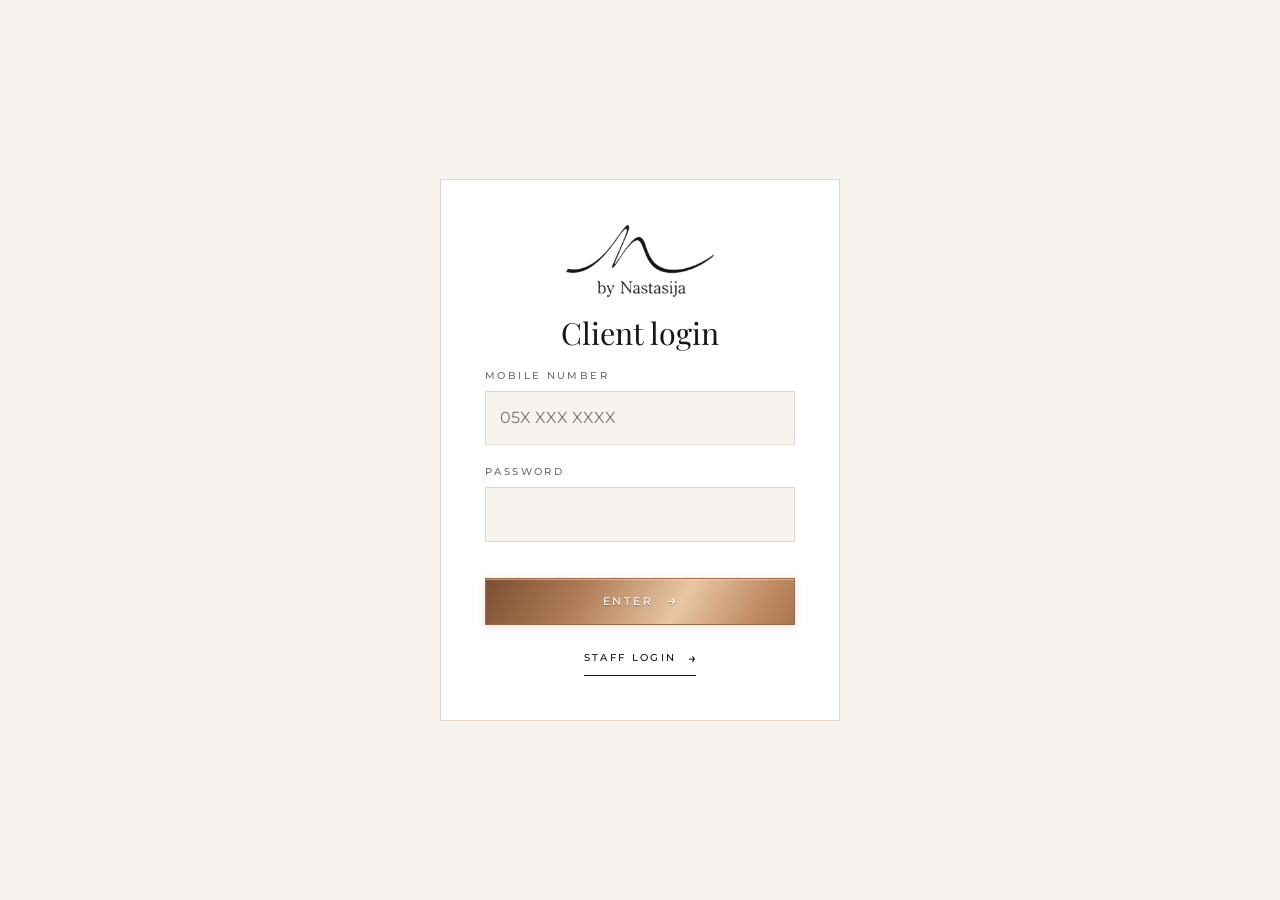
